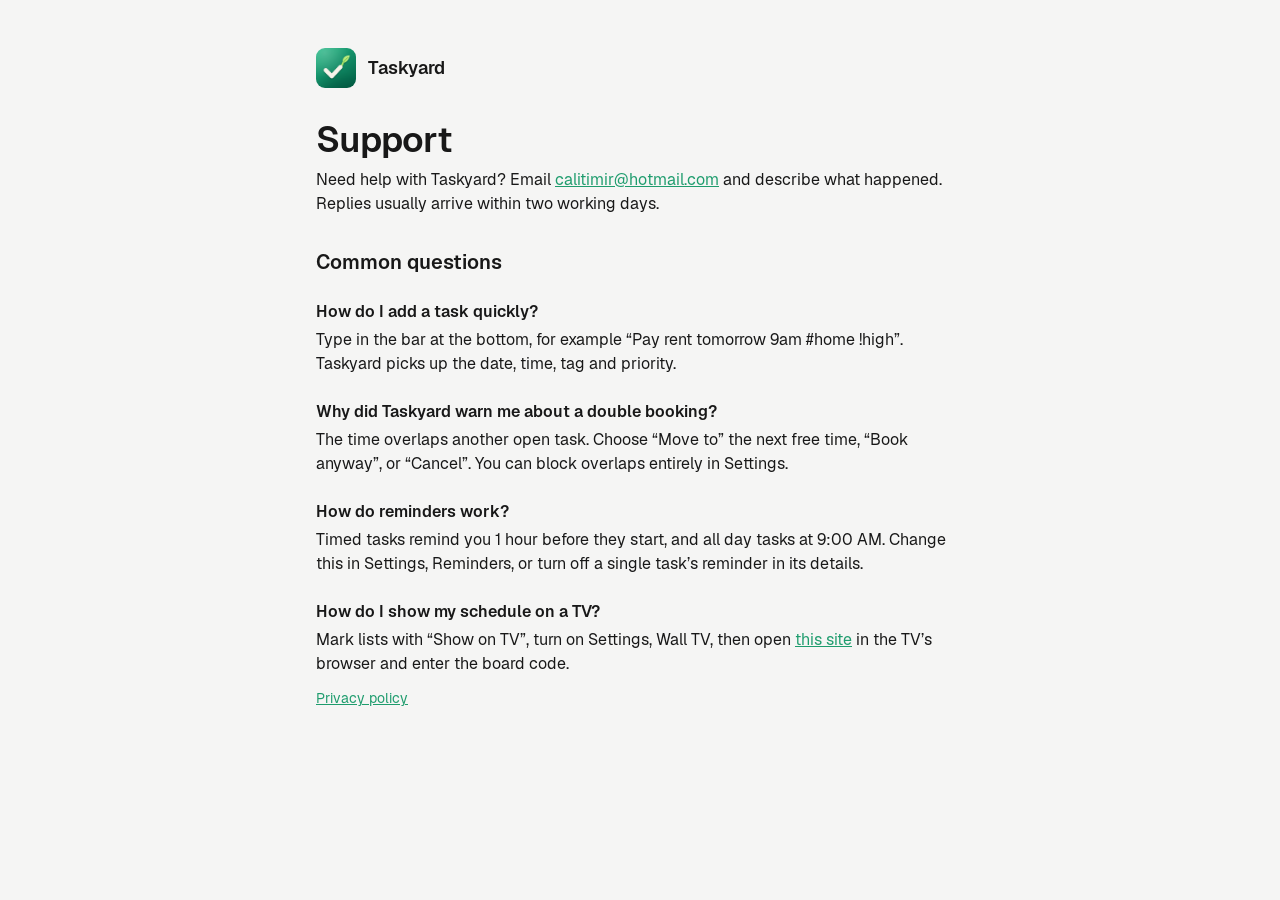
==== support.html @ d51ca659 "Add privacy policy and support pages; new icon" ====
<!doctype html>
<html lang="en">
<head>
  <meta charset="utf-8">
  <meta name="viewport" content="width=device-width, initial-scale=1">
  <title>Taskyard support</title>
  <meta name="description" content="Help with Taskyard, the task planner with lists, boards, a timeline and a calendar.">
  <link rel="icon" href="icon.png">
  <link rel="stylesheet" href="page.css">
</head>
<body>
  <main class="doc">
    <a class="brand" href="support.html"><img src="icon.png" alt="" width="40" height="40"><span>Taskyard</span></a>
    <h1>Support</h1>
    <p>Need help with Taskyard? Email <a href="mailto:calitimir@hotmail.com">calitimir@hotmail.com</a> and describe what happened. Replies usually arrive within two working days.</p>

    <h2>Common questions</h2>
    <h3>How do I add a task quickly?</h3>
    <p>Type in the bar at the bottom, for example “Pay rent tomorrow 9am #home !high”. Taskyard picks up the date, time, tag and priority.</p>
    <h3>Why did Taskyard warn me about a double booking?</h3>
    <p>The time overlaps another open task. Choose “Move to” the next free time, “Book anyway”, or “Cancel”. You can block overlaps entirely in Settings.</p>
    <h3>How do reminders work?</h3>
    <p>Timed tasks remind you 1 hour before they start, and all day tasks at 9:00 AM. Change this in Settings, Reminders, or turn off a single task’s reminder in its details.</p>
    <h3>How do I show my schedule on a TV?</h3>
    <p>Mark lists with “Show on TV”, turn on Settings, Wall TV, then open <a href="./">this site</a> in the TV’s browser and enter the board code.</p>

    <p class="meta"><a href="privacy.html">Privacy policy</a></p>
  </main>
</body>
</html>
---- page.css ----
@font-face { font-family: "Geist"; src: url("Geist-Regular.otf") format("opentype"); font-weight: 400; }
@font-face { font-family: "Geist"; src: url("Geist-Medium.otf") format("opentype"); font-weight: 500; }
@font-face { font-family: "Geist"; src: url("Geist-SemiBold.otf") format("opentype"); font-weight: 600; }
:root { --bg: #F5F5F4; --text: #181818; --muted: #5C5C5C; --brand: #1E9C6D; }
@media (prefers-color-scheme: dark) { :root { --bg: #181818; --text: #FFFFFF; --muted: #A3A3A3; --brand: #3DC48F; } }
* { box-sizing: border-box; }
body { margin: 0; background: var(--bg); color: var(--text); font: 400 16px/24px "Geist", system-ui, sans-serif; -webkit-font-smoothing: antialiased; }
.doc { max-width: 680px; margin: 0 auto; padding: 48px 16px 64px; }
.brand { display: inline-flex; align-items: center; color: inherit; text-decoration: none; font-weight: 600; font-size: 18px; line-height: 28px; margin-bottom: 32px; }
.brand img { border-radius: 9px; margin-right: 12px; }
h1 { font-size: 36px; line-height: 40px; font-weight: 600; margin: 0 0 8px; letter-spacing: -0.02em; text-wrap: balance; }
h2 { font-size: 20px; line-height: 28px; font-weight: 600; margin: 32px 0 8px; }
h3 { font-size: 16px; line-height: 24px; font-weight: 600; margin: 24px 0 4px; }
p { margin: 0 0 12px; text-wrap: pretty; }
.meta { color: var(--muted); font-size: 14px; line-height: 20px; }
a { color: var(--brand); }
a:focus-visible { outline: 2px solid var(--brand); outline-offset: 2px; border-radius: 4px; }
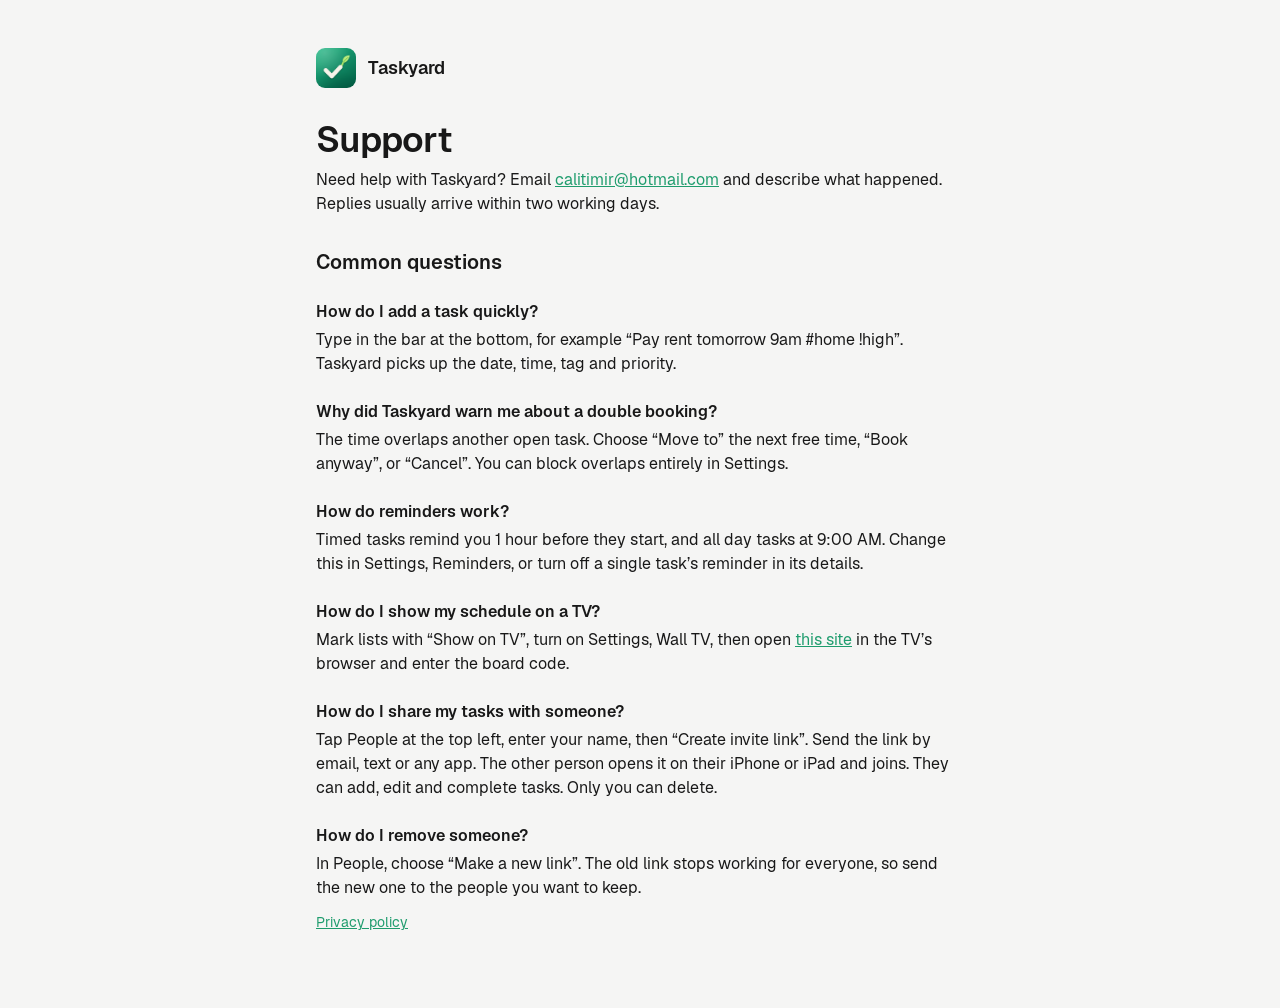
==== commit 067ebb45: "Add invite page; update privacy and support for link sharing" ====
--- a/support.html
+++ b/support.html
@@ -24,6 +24,11 @@
     <h3>How do I show my schedule on a TV?</h3>
     <p>Mark lists with “Show on TV”, turn on Settings, Wall TV, then open <a href="./">this site</a> in the TV’s browser and enter the board code.</p>
 
+    <h3>How do I share my tasks with someone?</h3>
+    <p>Tap People at the top left, enter your name, then “Create invite link”. Send the link by email, text or any app. The other person opens it on their iPhone or iPad and joins. They can add, edit and complete tasks. Only you can delete.</p>
+    <h3>How do I remove someone?</h3>
+    <p>In People, choose “Make a new link”. The old link stops working for everyone, so send the new one to the people you want to keep.</p>
+
     <p class="meta"><a href="privacy.html">Privacy policy</a></p>
   </main>
 </body>
--- a/page.css
+++ b/page.css
@@ -15,3 +15,18 @@
 .meta { color: var(--muted); font-size: 14px; line-height: 20px; }
 a { color: var(--brand); }
 a:focus-visible { outline: 2px solid var(--brand); outline-offset: 2px; border-radius: 4px; }
+
+/* Invite page */
+.steps { list-style: none; counter-reset: step; margin: 32px 0 0; padding: 0; }
+.steps li { counter-increment: step; position: relative; padding: 0 0 32px 48px; }
+.steps li::before { content: counter(step); position: absolute; left: 0; top: 0; width: 32px; height: 32px; border-radius: 9999px; background: var(--brand); color: #fff; font-weight: 600; font-size: 14px; line-height: 32px; text-align: center; }
+.steps h2 { margin: 0 0 4px; }
+.button { display: inline-block; margin-top: 4px; padding: 8px 12px; border: 1px solid var(--brand); border-radius: 8px; background: var(--brand); color: #fff; font: 600 16px/24px "Geist", system-ui, sans-serif; text-decoration: none; cursor: pointer; transition: opacity 300ms cubic-bezier(0.22, 1, 0.36, 1), transform 200ms cubic-bezier(0.22, 1, 0.36, 1); }
+.button.secondary { background: transparent; color: var(--brand); }
+.button:hover { opacity: 0.85; }
+.button:active { transform: scale(0.98); }
+.button:focus-visible { outline: 2px solid var(--brand); outline-offset: 2px; }
+.card { margin: 0 0 24px; padding: 16px; border: 1px solid color-mix(in srgb, var(--text) 12%, transparent); border-radius: 16px; }
+.card h3 { margin-top: 0; }
+.code { margin: 12px 0; padding: 12px; border-radius: 8px; background: color-mix(in srgb, var(--text) 6%, transparent); font: 500 16px/24px ui-monospace, "SF Mono", Menlo, monospace; letter-spacing: 0.04em; overflow-wrap: anywhere; user-select: all; -webkit-user-select: all; }
+@media (prefers-reduced-motion: reduce) { .button { transition: none; } }
